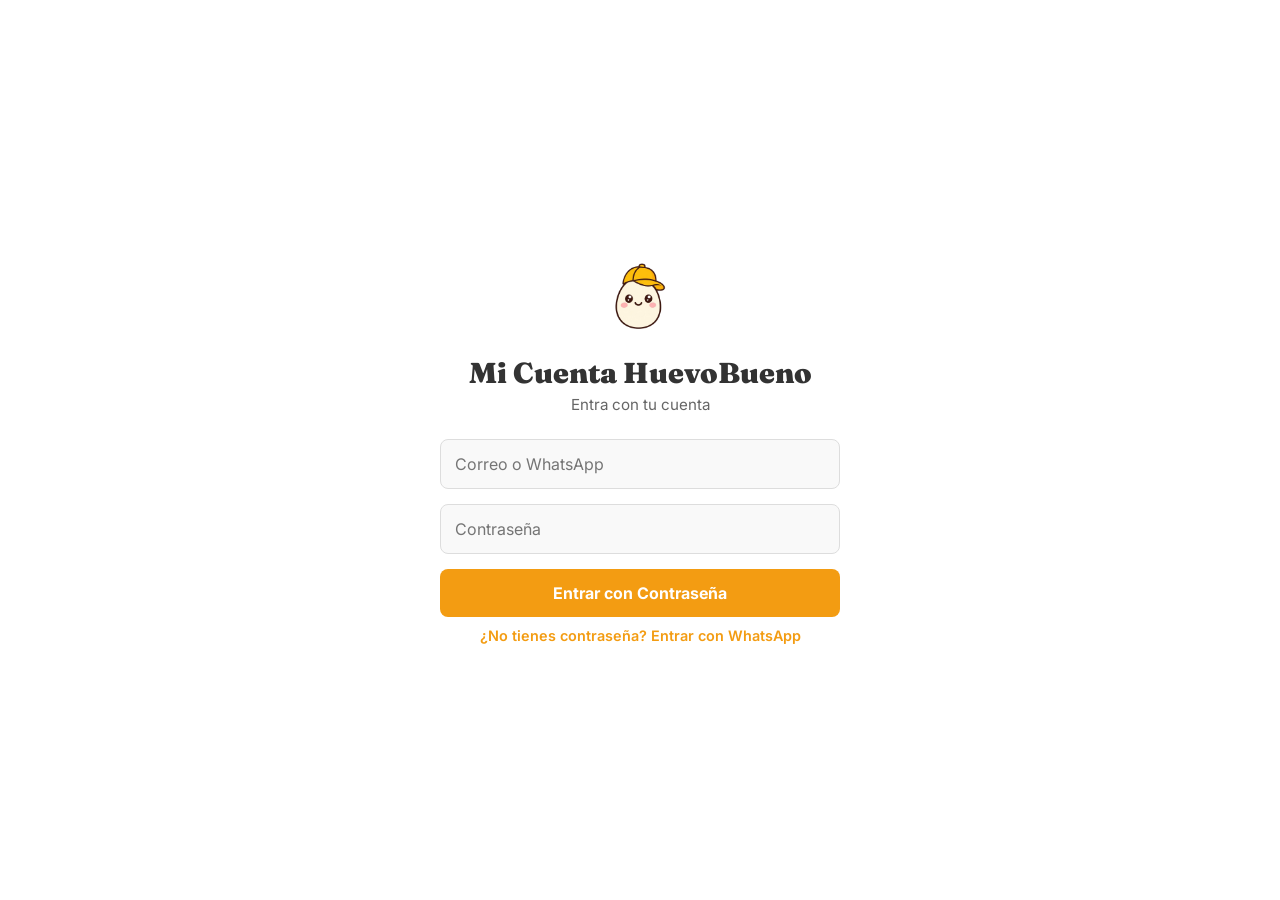
==== 02-cliente/index.html @ 080cdd68 "Actualizacion estructura 01-tienda 02-cliente 03-repartidores" ====
<!DOCTYPE html>
<html lang="es-MX">
<head>
<meta charset="UTF-8">
<meta name="viewport" content="width=device-width, initial-scale=1.0, maximum-scale=1.0, user-scalable=no">
<meta name="theme-color" content="#F39C12">
<title>HuevoBueno · Mi Cuenta</title>
<link href="https://fonts.googleapis.com/css2?family=Fraunces:opsz,wght@9..144,900&family=Inter:wght@400;600;700;800&display=swap" rel="stylesheet">
<script src="https://assets.mediadelivery.net/playerjs/playerjs-latest.min.js"></script>
<link rel="stylesheet" href="css/styles.css">
<link rel="stylesheet" href="css/miniseries.css">
</head>
<body>

<!-- PANTALLA 1: LOGIN UNIFICADO -->
<div id="pantalla-login" class="pantalla-auth hidden">
  <div class="auth-card">
    <img src="img/logo.png" alt="HuevoBueno" class="auth-logo" onerror="this.style.display='none'">
    <h1>Mi Cuenta HuevoBueno</h1>
    
    <div id="login-options">
      <p class="auth-sub">Entra con tu cuenta</p>
      <form id="form-login-pass">
        <div class="field"><input type="text" id="login-usuario" placeholder="Correo o WhatsApp" required></div>
        <div class="field"><input type="password" id="login-password" placeholder="Contraseña" required></div>
        <button type="submit" class="btn btn-primary btn-block" id="btn-login-pass">Entrar con Contraseña</button>
      </form>
      <button class="link-btn mt-10" id="btn-toggle-otp">¿No tienes contraseña? Entrar con WhatsApp</button>
    </div>

    <div id="login-otp" class="hidden">
      <p class="auth-sub">Ingresa tu WhatsApp para recibir un código</p>
      <form id="form-login">
        <div class="field"><input type="tel" id="input-tel" placeholder="10 dígitos" pattern="[0-9]{10}" maxlength="10" required></div>
        <button type="submit" class="btn btn-primary btn-block" id="btn-ingresar">Enviar código por WhatsApp</button>
      </form>
      <button class="link-btn mt-10" id="btn-toggle-pass">Volver a inicio de sesión</button>
    </div>
  </div>
</div>

<!-- PANTALLA 2: VERIFICACIÓN OTP -->
<div id="pantalla-codigo" class="pantalla-auth hidden">
  <div class="auth-card">
    <h1>Verifica tu WhatsApp</h1>
    <p class="auth-sub" id="texto-codigo">Enviamos un código a tu número.</p>
    <div class="code-inputs" id="code-inputs">
      <input maxlength="1" inputmode="numeric" autocomplete="one-time-code"><input maxlength="1" inputmode="numeric">
      <input maxlength="1" inputmode="numeric"><input maxlength="1" inputmode="numeric">
      <input maxlength="1" inputmode="numeric"><input maxlength="1" inputmode="numeric">
    </div>
    <p class="error-msg" id="error-codigo"></p>
    <button type="button" class="btn btn-primary btn-block" id="btn-verificar">Verificar código</button>
  </div>
</div>

<!-- PANTALLA 3: DASHBOARD PRINCIPAL -->
<div id="app-principal" class="app-principal hidden">
  <header class="header">
    <div class="header-content">
      <div class="logo">
        <img src="img/logo.png" onerror="this.style.display='none'">
        <span>HuevoBueno</span>
        <div class="saldo-mini" id="header-saldo">$0.00</div>
      </div>
      <button id="btn-menu" class="menu-btn">☰</button>
    </div>
  </header>

  <!-- MENÚ LATERAL -->
  <div id="sidebar" class="sidebar">
    <div class="sidebar-header">
      <h3>Hola, <span id="sidebar-nombre">Cliente</span></h3>
      <button id="btn-cerrar-menu" class="close-btn">×</button>
    </div>
    <ul class="sidebar-list">
      <li data-target="screen-perfil">👤 Mi Perfil</li>
      <li data-target="screen-billetera">📊 Mi Billetera</li>
      <li id="menu-soporte">💬 Soporte / Ayuda</li>
      <li id="menu-logout" class="logout">🚪 Cerrar Sesión</li>
    </ul>
  </div>
  <div id="sidebar-overlay" class="sidebar-overlay hidden"></div>

  <main id="app-container">
    <!-- INICIO -->
    <section id="screen-inicio" class="screen active">
      <div class="card saldo-card">
        <p class="label">Tu saldo para huevo gratis</p>
        <h2 class="saldo-total" id="ui-saldo">$0.00</h2>
        <p class="subtext">Puedes usar este saldo en tu próximo pedido.</p>
      </div>
      
      <button id="btn-instalar-app" class="btn-instalar-app hidden">
        <span>📲</span> Instalar la App de HuevoBueno
      </button>

      <button id="btn-pedir-huevo" class="btn btn-primary btn-block btn-grande">🥚 Pedir Huevo Ahora</button>
      
      <h2 class="section-title" style="margin-top:25px;">Comparte y Gana</h2>
      
      <div class="card referido-card" style="border-top: 4px solid #25D366;">
        <h3>🛒 Invita a comprar huevo</h3>
        <p style="font-size: 0.85rem; color: #666; margin-bottom: 15px;">Si tu amigo compra y activa su cuenta, tú ganas por la venta y por el referido. <strong>Copia el link de su ciudad.</strong></p>
        
        <button id="btn-copiar-zac" class="btn btn-block" style="background:#F5A623; color:#333; font-weight:bold; margin-bottom: 10px;">📍 Copiar Link para Zacoalco</button>
        <button id="btn-copiar-say" class="btn btn-block" style="background:#2E86C1; color:#fff; font-weight:bold;">📍 Copiar Link para Sayula</button>
      </div>
    </section>

    <!-- VIDEOS -->
    <section id="screen-videos" class="screen">
      <div style="display:flex; gap:10px; margin-bottom: 15px;">
        <button class="btn btn-primary" id="tab-recompensa" style="flex:1;">Gana Diario</button>
        <button class="btn" id="tab-miniseries" style="flex:1; background:#eee; color:#333;">Miniseries</button>
      </div>

      <div id="contenedor-recompensa">
        <p class="section-sub" id="video-limite-txt">Responde correctamente y abona a tu cuenta.</p>
        
        <div class="carrusel-wrapper">
            <button class="btn-flecha izq" id="btn-flecha-rec-izq">❮</button>
            <div id="lista-videos-recompensa" class="carrusel-horizontal">
                <p class='text-center' style="width:100%;">Cargando videos...</p>
            </div>
            <button class="btn-flecha der" id="btn-flecha-rec-der">❯</button>
        </div>
      </div>

      <div id="contenedor-miniseries" class="hidden">
        <div id="lista-miniseries" class="lista-miniseries"><p class="text-center">Cargando series...</p></div>
      </div>
    </section>

    <!-- BILLETERA CON PESTAÑAS -->
    <section id="screen-billetera" class="screen">
      <h2 class="section-title">Mi Billetera</h2>
      
      <div style="display:flex; gap:5px; margin-bottom: 15px;">
        <button class="btn btn-primary tab-billetera" id="tab-movimientos" style="flex:1; font-size:0.8rem; padding:10px 2px;">Movimientos</button>
        <button class="btn tab-billetera" id="tab-retiros" style="flex:1; background:#eee; color:#333; font-size:0.8rem; padding:10px 2px;">Mis Retiros</button>
        <button class="btn tab-billetera" id="tab-compras" style="flex:1; background:#eee; color:#333; font-size:0.8rem; padding:10px 2px;">Mis Compras</button>
        <button class="btn tab-billetera" id="tab-referidos" style="flex:1; background:#eee; color:#333; font-size:0.8rem; padding:10px 2px;">Referidos</button>
      </div>

      <div id="contenedor-movimientos">
        <div class="card" id="lista-billetera" style="padding: 10px 20px;">
          <p class="text-center">Cargando...</p>
        </div>
      </div>

      <div id="contenedor-retiros" class="hidden">
        <div class="card" id="lista-retiros" style="padding: 10px 20px;">
          <p class="text-center">Cargando retiros...</p>
        </div>
        
        <div id="seccion-retiro" class="card hidden" style="text-align: center; margin-top: 15px;">
          <h3 style="color: #0E5C3F; margin-bottom: 10px;">Retirar mi dinero</h3>
          <p style="font-size: 0.85rem; color: #666; margin-bottom: 15px;">Mínimo $300. Se transferirá a tu cuenta bancaria.</p>
          <button id="btn-solicitar-retiro" class="btn btn-primary btn-block" style="background:#0E5C3F;">Solicitar Retiro</button>
        </div>
        
        <div id="msg-no-retiro" class="card hidden" style="text-align: center; font-size: 0.9rem; color: #856404; background: #FFF3CD; border: 1px solid #FFEBAA; margin-top: 15px;">
          Sigue vendiendo o refiriendo amigos para desbloquear los retiros en efectivo.
        </div>
      </div>

      <div id="contenedor-compras" class="hidden">
        <div id="lista-pedidos-billetera" class="lista-pedidos"></div>
      </div>

      <!-- NUEVO CONTENEDOR DE REFERIDOS -->
      <div id="contenedor-referidos" class="hidden">
        <div class="card" id="lista-referidos" style="padding: 10px 20px;">
          <p class="text-center">Cargando referidos...</p>
        </div>
      </div>
    </section>

    <!-- PEDIDOS -->
    <section id="screen-pedidos" class="screen">
      <h2 class="section-title">Hacer un Pedido</h2>
      <div id="banner-direccion" class="card hidden" style="background:#FFEBEE; border-left: 5px solid #C62828; padding: 15px; margin-bottom: 15px;">
        <p style="font-size: 0.9rem; color: #C62828; font-weight: 700; margin-bottom: 10px;">⚠️ Faltan tus datos de entrega.</p>
        <button id="btn-ir-perfil-desde-pedidos" class="btn btn-primary btn-block" style="background:#C62828;">Ir a mi Perfil</button>
      </div>

      <div class="card" style="padding: 15px;">
        <div class="producto-item" style="display:flex; justify-content:space-between; margin-bottom:15px; border-bottom:1px solid #eee; padding-bottom:15px;">
          <div>
            <strong style="display:block;">Cartera 30 huevos</strong>
            <span id="lbl-precio-cartera" style="color:#D68910; font-weight:800;">$85.00</span>
          </div>
          <div class="qty-control">
            <button type="button" class="qty-btn" id="btn-menos-carteras">−</button>
            <input type="number" id="cant-carteras" value="1" readonly style="width:40px; text-align:center; border:none; font-weight:800;">
            <button type="button" class="qty-btn" id="btn-mas-carteras">+</button>
          </div>
        </div>
        <div class="producto-item" style="display:flex; justify-content:space-between;">
          <div>
            <strong style="display:block;">Caja 360 huevos</strong>
            <span id="lbl-precio-caja" style="color:#D68910; font-weight:800;">$850.00</span>
          </div>
          <div class="qty-control">
            <button type="button" class="qty-btn" id="btn-menos-cajas">−</button>
            <input type="number" id="cant-cajas" value="0" readonly style="width:40px; text-align:center; border:none; font-weight:800;">
            <button type="button" class="qty-btn" id="btn-mas-cajas">+</button>
          </div>
        </div>
      </div>

      <div class="card" style="background: #072B1F; color: #fff;">
        <div style="display:flex; justify-content:space-between; margin-bottom:10px;">
          <span>Total:</span>
          <strong id="pedido-total" style="font-size:1.5rem; color:#F5B301;">$85.00</strong>
        </div>
        <button id="btn-pagar-efectivo" class="btn btn-block" style="background:#fff; color:#072B1F;">Pagar en efectivo al recibir</button>
        <button id="btn-pagar-saldo" class="btn btn-wa btn-block hidden" style="margin-top:10px;">Pagar con mi Saldo</button>
        <p id="msg-saldo-faltante" class="hidden" style="font-size:0.8rem; color:#F5B301; text-align:center; margin-top:10px;"></p>
      </div>
      
      <h2 class="section-title" style="margin-top: 25px;">Mis Pedidos Recientes</h2>
      <div id="lista-pedidos" class="lista-pedidos"><p class="text-center">Cargando pedidos...</p></div>
    </section>

    <!-- PERFIL -->
    <section id="screen-perfil" class="screen">
      <div class="card">
        <h3>Mis Datos</h3>
        <div class="resumen-row"><span>Nombre:</span> <strong id="perfil-nombre">-</strong></div>
        <div class="resumen-row"><span>WhatsApp:</span> <strong id="perfil-tel">-</strong></div>
        <div class="resumen-row"><span>Ciudad:</span> <strong id="perfil-ciudad">-</strong></div>
        <div class="resumen-row"><span>Colonia:</span> <strong id="perfil-colonia">-</strong></div>
        <div class="resumen-row"><span>Dirección:</span> <strong id="perfil-direccion">-</strong></div>
      </div>

      <div class="card" style="border-top: 4px solid #0E5C3F;">
        <h3>🏦 Datos para Retiro</h3>
        <p style="font-size:0.85rem; color:#666; margin-bottom:10px;">Necesitas registrar tu cuenta para poder cobrar.</p>
        <div class="field"><input type="text" id="perfil-clabe" placeholder="CLABE Interbancaria (18 dígitos)" maxlength="18"></div>
        <div class="field"><input type="text" id="perfil-banco" placeholder="Banco (ej. BBVA)"></div>
        <div class="field"><input type="text" id="perfil-titular" placeholder="Nombre del titular"></div>
        <button id="btn-guardar-banco" class="btn btn-primary btn-block" style="background:#0E5C3F;">Guardar Datos Bancarios</button>
      </div>

      <div class="card" style="border-top: 4px solid #5B2E91;">
        <h3>🔒 Asegura tu cuenta</h3>
        <p style="font-size:0.85rem; color:#666; margin-bottom:10px;">Estos datos ya se llenaron en automático. Solo agrega correo y contraseña.</p>
        <div class="field"><input type="email" id="perfil-correo" placeholder="Tu correo electrónico"></div>
        <div class="field"><input type="password" id="perfil-password" placeholder="Crea una contraseña"></div>
        <button id="btn-guardar-perfil" class="btn btn-primary btn-block" style="background:#5B2E91;">Guardar Correo y Contraseña</button>
      </div>
    </section>
  </main>

  <footer class="footer-nav">
    <button class="nav-btn active" data-target="screen-inicio"><span>🏠</span>Inicio</button>
    <button class="nav-btn" data-target="screen-videos"><span>▶️</span>Videos</button>
    <button class="nav-btn" data-target="screen-pedidos"><span>📦</span>Pedidos</button>
    <button class="nav-btn" data-target="screen-perfil"><span>👤</span>Perfil</button>
  </footer>
</div>

<!-- MODAL VIDEO -->
<div id="modal-video" class="modal hidden">
  <div class="modal-content">
    <button class="modal-close" id="btn-cerrar-video">×</button>
    <h3 id="video-titulo" style="margin-bottom: 10px;">Video</h3>
    
    <div class="video-container">
        <iframe id="video-iframe" src="" allow="accelerometer; gyroscope; autoplay; encrypted-media; picture-in-picture; fullscreen;" allowfullscreen></iframe>
    </div>
    
    <div id="zona-preguntas">
        <p id="video-pregunta" class="video-pregunta"></p>
        <div id="opciones-container" style="display: flex; flex-direction: column; gap: 10px; margin-bottom: 15px;"></div>
        <button id="btn-validar-video" class="btn btn-primary btn-block" disabled>Esperando video...</button>
    </div>
    
    <div id="zona-capitulo" class="hidden" style="text-align: center;">
        <button id="btn-siguiente-capitulo" class="btn btn-primary btn-block hidden">Ver Siguiente Capítulo</button>
        <p id="msg-capitulo-bloqueado" class="text-center" style="color: #C62828; font-size: 0.9rem; margin-top: 10px;"></p>
    </div>
  </div>
</div>

<script src="js/config.js"></script>
<script src="js/auth.js"></script>
<script src="js/videos_player.js"></script>
<script src="js/videos_recompensas.js"></script>
<script src="js/videos_miniseries.js"></script>
<script src="js/videos_anuncios.js"></script>
<script src="js/pedidos.js"></script>
<script src="js/perfil.js"></script>
<script src="js/app.js"></script>
</body>
</html>
---- 02-cliente/css/styles.css ----
/* ==========================================
   1. RESET Y CONFIGURACIÓN GENERAL
   ========================================== */
* {
  margin: 0; padding: 0; box-sizing: border-box;
  font-family: 'Inter', sans-serif;
  -webkit-tap-highlight-color: transparent;
}
body { background-color: #F8F9FA; color: #333333; overflow-x: hidden; }
h1, h2, h3, h4, .saldo-total { font-family: 'Fraunces', serif; font-weight: 900; }
.hidden { display: none !important; }
.text-center { text-align: center; }
.mt-10 { margin-top: 10px; }

/* ==========================================
   2. PANTALLAS DE AUTENTICACIÓN
   ========================================== */
.pantalla-auth { display: flex; align-items: center; justify-content: center; min-height: 100vh; padding: 20px; background: #fff; }
.auth-card { width: 100%; max-width: 400px; text-align: center; }
.auth-logo { width: 80px; margin-bottom: 15px; }
.auth-card h1 { font-size: 1.8rem; margin-bottom: 5px; }
.auth-sub { color: #666666; margin-bottom: 25px; font-size: 0.95rem; }
.field { margin-bottom: 15px; text-align: left; }
.field input { width: 100%; padding: 14px; border: 1px solid #DDD; border-radius: 8px; font-size: 1rem; background: #F9F9F9; outline: none; }
.field input:focus { border-color: #F39C12; background: #fff; }
.btn { display: inline-block; padding: 14px 20px; border-radius: 8px; font-weight: 700; font-size: 1rem; text-align: center; border: none; cursor: pointer; transition: opacity 0.2s; }
.btn:active { opacity: 0.8; }
.btn-primary { background: #F39C12; color: #fff; }
.btn-wa { background: #25D366; color: #fff; }
.btn-block { width: 100%; display: block; }
.btn-grande { padding: 18px; font-size: 1.1rem; }
.btn-sm { padding: 8px 12px; font-size: 0.85rem; width: auto; }
.link-btn { background: none; border: none; color: #F39C12; font-weight: 600; cursor: pointer; font-size: 0.9rem; }
.code-inputs { display: flex; justify-content: center; gap: 10px; margin-bottom: 20px; }
.code-inputs input { width: 45px; height: 55px; text-align: center; font-size: 1.5rem; font-weight: bold; border: 2px solid #DDD; border-radius: 8px; outline: none; background: #F9F9F9; }
.code-inputs input:focus { border-color: #F39C12; background: #fff; }

/* ==========================================
   3. ESTRUCTURA APP PRINCIPAL
   ========================================== */
.app-principal { padding-bottom: 80px; }
.header { background: #F39C12; padding: 15px 20px; position: sticky; top: 0; z-index: 100; }
.header-content { display: flex; justify-content: space-between; align-items: center; }
.logo { display: flex; align-items: center; gap: 8px; color: #fff; font-weight: 800; font-size: 1.1rem; }
.logo img { width: 30px; border-radius: 50%; background: #fff; padding: 2px; }
.saldo-mini { background: #fff; color: #333; padding: 3px 10px; border-radius: 20px; font-size: 0.8rem; font-weight: 800; margin-left: 10px; }
.menu-btn { background: rgba(255,255,255,0.2); border: none; color: #fff; font-size: 1.5rem; padding: 5px 12px; border-radius: 8px; cursor: pointer; }
.footer-nav { position: fixed; bottom: 0; left: 0; width: 100%; background: #fff; display: flex; justify-content: space-around; padding: 10px 0; box-shadow: 0 -2px 10px rgba(0,0,0,0.05); z-index: 100; }
.nav-btn { background: none; border: none; display: flex; flex-direction: column; align-items: center; gap: 4px; color: #999; font-size: 0.7rem; font-weight: 600; cursor: pointer; }
.nav-btn span { font-size: 1.3rem; }
.nav-btn.active { color: #F39C12; }
.screen { display: none; padding: 20px; }
.screen.active { display: block; animation: fadeIn 0.3s; }
@keyframes fadeIn { from { opacity: 0; } to { opacity: 1; } }
.card { background: #fff; border-radius: 12px; padding: 20px; margin-bottom: 15px; box-shadow: 0 2px 8px rgba(0,0,0,0.04); }
.section-title { font-size: 1.3rem; margin-bottom: 10px; }
.section-sub { color: #666666; font-size: 0.9rem; margin-bottom: 15px; }
.saldo-card { text-align: center; border-top: 4px solid #F39C12; }
.saldo-total { font-size: 3rem; color: #F39C12; margin: 5px 0; }
.label { font-size: 0.85rem; color: #666666; text-transform: uppercase; letter-spacing: 1px; font-weight: 700; }
.subtext { font-size: 0.85rem; color: #666666; }
.qty-control { display: flex; align-items: center; gap: 10px; background: #F0F0F0; border-radius: 20px; padding: 5px; }
.qty-btn { width: 30px; height: 30px; border-radius: 50%; border: none; background: #fff; font-size: 1.2rem; font-weight: bold; box-shadow: 0 1px 3px rgba(0,0,0,0.1); cursor: pointer; }
.qty-control input { border: none; background: transparent; font-weight: bold; font-size: 1rem; }
.resumen-row { display: flex; justify-content: space-between; padding: 10px 0; border-bottom: 1px solid #EEE; font-size: 0.95rem; }
.resumen-row:last-child { border-bottom: none; }
.resumen-row span { color: #666666; }

/* ==========================================
   4. MENÚ LATERAL (SIDEBAR)
   ========================================== */
.sidebar { position: fixed; top: 0; right: -100%; width: 280px; height: 100vh; background: #fff; z-index: 1000; transition: right 0.3s ease-in-out; box-shadow: -2px 0 10px rgba(0,0,0,0.1); display: flex; flex-direction: column; }
.sidebar.active { right: 0; }
.sidebar-header { background: #F39C12; padding: 20px; color: #fff; display: flex; justify-content: space-between; align-items: center; }
.sidebar-header h3 { font-size: 1.1rem; margin: 0; color: #fff; }
.close-btn { background: none; border: none; color: #fff; font-size: 2rem; cursor: pointer; line-height: 1; }
.sidebar-list { list-style: none; padding: 20px 0; flex: 1; }
.sidebar-list li { padding: 15px 20px; font-weight: 600; color: #333; cursor: pointer; border-bottom: 1px solid #F5F5F5; }
.sidebar-list li:active { background: #F9F9F9; }
.sidebar-list li.logout { color: #C62828; margin-top: auto; border-bottom: none; }
.sidebar-overlay { position: fixed; top: 0; left: 0; width: 100vw; height: 100vh; background: rgba(0,0,0,0.5); z-index: 999; }

/* ==========================================
   5. MODALES (ESTILO BOTTOM SHEET - DESDE ABAJO)
   ========================================== */
.modal {
  position: fixed; top: 0; left: 0; width: 100vw; height: 100vh;
  background: rgba(0,0,0,0.6); z-index: 2000; 
  display: flex; align-items: flex-end; justify-content: center; /* Alineado abajo */
}
.modal-content {
  background: #fff; 
  border-radius: 24px 24px 0 0; /* Bordes superiores redondeados */
  padding: 25px; 
  width: 100%; max-width: 500px;
  max-height: 85vh; 
  overflow-y: auto; 
  position: relative; 
  box-shadow: 0 -5px 20px rgba(0,0,0,0.15);
  animation: slideUp 0.3s ease-out;
}
@keyframes slideUp { from { transform: translateY(100%); } to { transform: translateY(0); } }

/* Barrita superior del modal (Handle) */
.modal-content::before {
  content: ''; display: block; width: 40px; height: 4px;
  background: #DDD; border-radius: 2px; margin: -10px auto 15px auto;
}
.modal-close { position: absolute; top: 15px; right: 15px; background: #F0F0F0; border: none; width: 32px; height: 32px; border-radius: 50%; font-size: 1.2rem; cursor: pointer; z-index: 10; display: flex; align-items: center; justify-content: center; }

/* Billetera (Movimientos) */
#lista-billetera .movimiento {
  display: flex; justify-content: space-between; align-items: center;
  padding: 15px 0; border-bottom: 1px solid #F0F0F0;
}
#lista-billetera .movimiento:last-child { border-bottom: none; }
#lista-billetera .movimiento .concepto { font-weight: 700; font-size: 0.95rem; color: #333; display: block; }
#lista-billetera .movimiento .fecha { font-size: 0.75rem; color: #888; margin-top: 3px; display: block;}
#lista-billetera .movimiento .monto { font-weight: 800; font-size: 1.1rem; }
#lista-billetera .movimiento .monto.ingreso { color: #0E5C3F; }
#lista-billetera .movimiento .monto.egreso { color: #C62828; }

/* Contenedor de video por defecto (Recompensas) */
.video-container { position: relative; padding-bottom: 56.25%; height: 0; overflow: hidden; margin-bottom: 15px; border-radius: 8px; background: #000; }
.video-container iframe { position: absolute; top: 0; left: 0; width: 100%; height: 100%; border: none; }

/* ==========================================
   6. CARRUSELES CON FLECHAS
   ========================================== */
.carrusel-wrapper { position: relative; display: flex; align-items: center; }
.carrusel-horizontal {
  display: flex; overflow-x: auto; gap: 15px; padding-bottom: 15px; padding-left: 5px; padding-right: 5px;
  scroll-snap-type: x mandatory; scrollbar-width: none; scroll-behavior: smooth; flex: 1;
}
.carrusel-horizontal::-webkit-scrollbar { display: none; }

/* Flechas de navegación */
.btn-flecha {
  background: rgba(255,255,255,0.9); border: 1px solid #EEE; border-radius: 50%;
  width: 35px; height: 35px; display: flex; align-items: center; justify-content: center;
  font-size: 1.2rem; color: #333; cursor: pointer; position: absolute; z-index: 10;
  box-shadow: 0 2px 5px rgba(0,0,0,0.1);
}
.btn-flecha.izq { left: -10px; }
.btn-flecha.der { right: -10px; }

/* Tarjetas de Recompensas */
.card-recompensa { min-width: 80%; scroll-snap-align: start; background: #fff; border-radius: 12px; overflow: hidden; box-shadow: 0 4px 10px rgba(0,0,0,0.08); display: flex; flex-direction: column; }
.card-recompensa img { width: 100%; height: 160px; object-fit: cover; }
.card-recompensa .info { padding: 15px; display: flex; flex-direction: column; gap: 10px; }
.card-recompensa .info h4 { margin: 0; font-size: 1rem; }
.card-recompensa .info button { width: 100%; padding: 10px; }

/* Tarjetas de Miniseries (Verticales) */
.card-episodio { min-width: 110px; max-width: 110px; scroll-snap-align: start; position: relative; cursor: pointer; }
.card-episodio img { width: 100%; aspect-ratio: 9 / 16; object-fit: cover; border-radius: 8px; display: block; }
.card-episodio .badge-ep { position: absolute; top: 8px; left: 8px; background: rgba(0,0,0,0.7); color: #fff; font-size: 0.7rem; font-weight: bold; padding: 2px 6px; border-radius: 4px; }
.card-episodio .icono-play { position: absolute; top: 50%; left: 50%; transform: translate(-50%, -50%); width: 36px; height: 36px; background: rgba(0,0,0,0.6); border-radius: 50%; display: flex; align-items: center; justify-content: center; color: #fff; font-size: 1rem; pointer-events: none; }
.card-episodio .vistas { position: absolute; bottom: 8px; left: 8px; color: #fff; font-size: 0.7rem; font-weight: bold; text-shadow: 1px 1px 3px rgba(0,0,0,0.8); }

/* ==========================================
   7. MODO TIKTOK (Miniseries)
   ========================================== */
.modal.modo-tiktok { background: #000 !important; padding: 0 !important; align-items: stretch; }
.modal.modo-tiktok .modal-content { background: #000 !important; color: white; width: 100%; max-width: 100%; height: 100vh; max-height: 100vh; border-radius: 0; padding: 0; display: flex; flex-direction: column; overflow: hidden; animation: none; }
.modal.modo-tiktok .modal-content::before { display: none; }
.modal.modo-tiktok .modal-close { color: white; z-index: 9999; top: 15px; right: 15px; font-size: 32px; position: absolute; background: transparent; }
.modal.modo-tiktok #video-titulo { position: absolute; top: 20px; left: 20px; color: white; z-index: 9999; font-size: 1.1rem; text-shadow: 0 1px 4px rgba(0,0,0,0.8); }
.modal.modo-tiktok .video-container { position: absolute !important; top: 0; left: 0; width: 100%; height: 100% !important; padding-bottom: 0 !important; border-radius: 0 !important; margin: 0 !important; }
.modal.modo-tiktok #zona-capitulo { position: absolute; bottom: 0; left: 0; width: 100%; padding: 60px 20px 30px 20px; z-index: 9999; background: linear-gradient(to top, rgba(0,0,0,0.9) 0%, transparent 100%); pointer-events: none; }
.modal.modo-tiktok #zona-capitulo button, .modal.modo-tiktok #zona-capitulo p { pointer-events: auto; }

/* ==========================================
   8. BOTÓN INSTALAR APP (En Inicio)
   ========================================== */
.btn-instalar-app {
  background: #E8F5E9; color: #2E7D32; padding: 12px; border-radius: 10px;
  width: 100%; border: 1px solid #C8E6C9; font-weight: 700;
  display: flex; justify-content: center; align-items: center; gap: 8px;
  margin-bottom: 15px; cursor: pointer; font-size: 0.95rem;
}
---- 02-cliente/css/miniseries.css ----
/* ==========================================
   ESTILOS ESTILO TIKTOK (MINISERIES)
   ========================================== */

/* Forzar el modal a pantalla completa */
.modal.modo-tiktok {
    background: #000 !important;
    padding: 0 !important;
}

.modal.modo-tiktok .modal-content {
    background: #000 !important; 
    color: white; 
    width: 100%; 
    max-width: 100%;
    height: 100vh; 
    max-height: 100vh; 
    border-radius: 0; 
    padding: 0;
    display: flex; 
    flex-direction: column; 
    overflow: hidden;
}

.modal.modo-tiktok .modal-close {
    color: white; 
    z-index: 9999; 
    top: 15px; 
    right: 15px; 
    font-size: 32px; 
    position: absolute;
}

.modal.modo-tiktok #video-titulo {
    position: absolute; 
    top: 20px; 
    left: 20px; 
    color: white; 
    z-index: 9999;
    font-size: 1.1rem; 
    text-shadow: 0 1px 4px rgba(0,0,0,0.8);
}

.modal.modo-tiktok .video-container {
    position: absolute !important; 
    top: 0; 
    left: 0; 
    width: 100%; 
    height: 100% !important;
    padding-bottom: 0 !important; 
    border-radius: 0 !important; 
    margin: 0 !important;
}

/* FIX: Permitir clics a través del degradado oscuro */
.modal.modo-tiktok #zona-capitulo {
    position: absolute; 
    bottom: 0; 
    left: 0; 
    width: 100%;
    padding: 60px 20px 30px 20px; 
    z-index: 9999;
    background: linear-gradient(to top, rgba(0,0,0,0.9) 0%, transparent 100%);
    pointer-events: none; /* Deja pasar los clics (ej. al botón de mute) */
}

/* Reactiva los clics solo para el botón y el texto */
.modal.modo-tiktok #zona-capitulo button,
.modal.modo-tiktok #zona-capitulo p {
    pointer-events: auto; 
}

/* Estilos del botón siguiente capítulo */
.modal.modo-tiktok #btn-siguiente-capitulo {
    background: #F39C12;
    color: #fff;
    padding: 12px;
    font-weight: bold;
    border-radius: 8px;
}
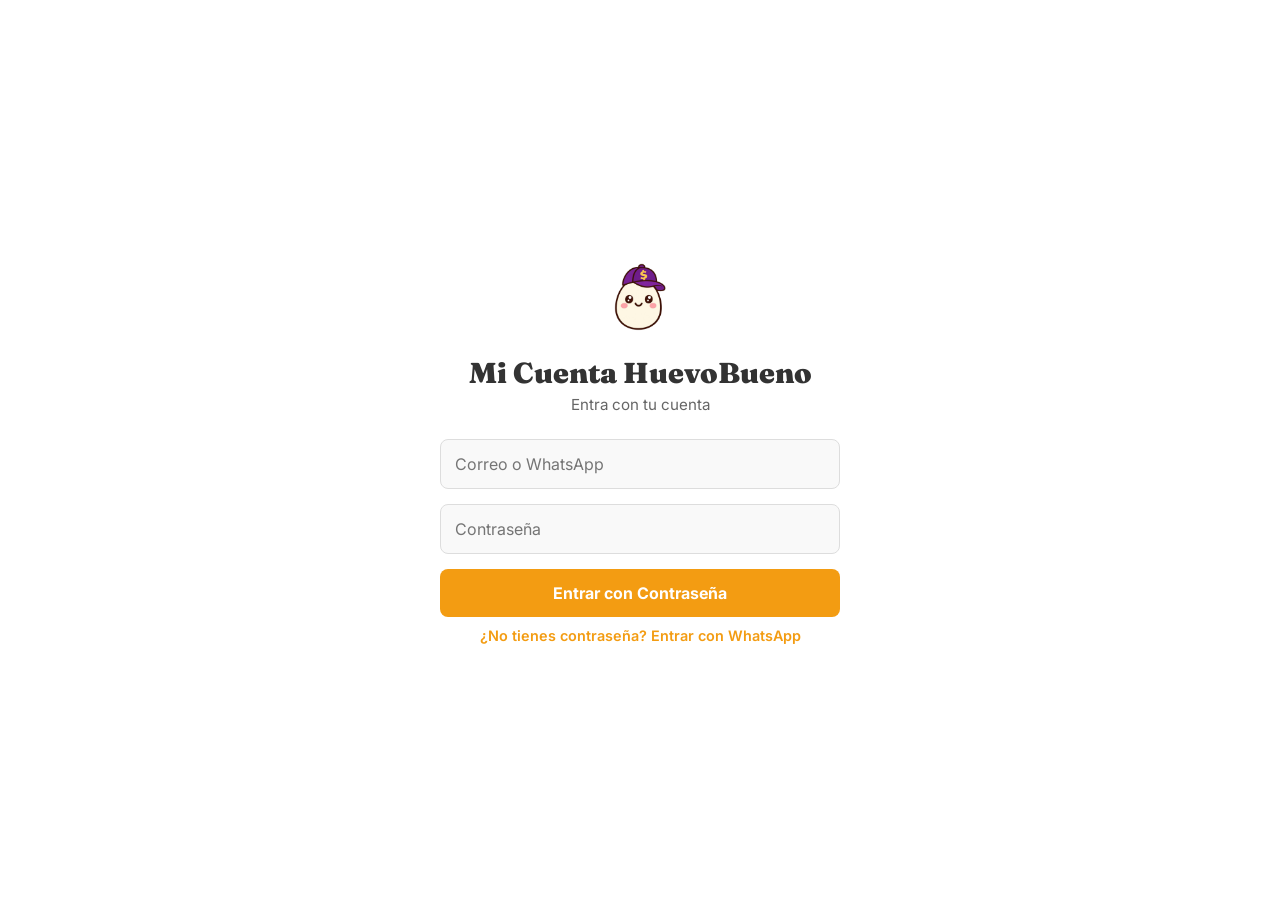
==== commit 7439fe71: "Add missing meta tags and favicon links Added missing meta tags and icons for better branding." ====
--- a/02-cliente/index.html
+++ b/02-cliente/index.html
@@ -5,6 +5,13 @@
 <meta name="viewport" content="width=device-width, initial-scale=1.0, maximum-scale=1.0, user-scalable=no">
 <meta name="theme-color" content="#F39C12">
 <title>HuevoBueno · Mi Cuenta</title>
+
+<!-- ESTAS SON LAS ETIQUETAS QUE FALTABAN -->
+<link rel="apple-touch-icon" sizes="180x180" href="img/apple-touch-icon.png">
+<link rel="icon" type="image/png" sizes="32x32" href="img/favicon-32x32.png">
+<link rel="icon" type="image/png" sizes="16x16" href="img/favicon-16x16.png">
+<link rel="manifest" href="site.webmanifest">
+
 <link href="https://fonts.googleapis.com/css2?family=Fraunces:opsz,wght@9..144,900&family=Inter:wght@400;600;700;800&display=swap" rel="stylesheet">
 <script src="https://assets.mediadelivery.net/playerjs/playerjs-latest.min.js"></script>
 <link rel="stylesheet" href="css/styles.css">
@@ -295,4 +302,4 @@
 <script src="js/perfil.js"></script>
 <script src="js/app.js"></script>
 </body>
-</html>+</html>
